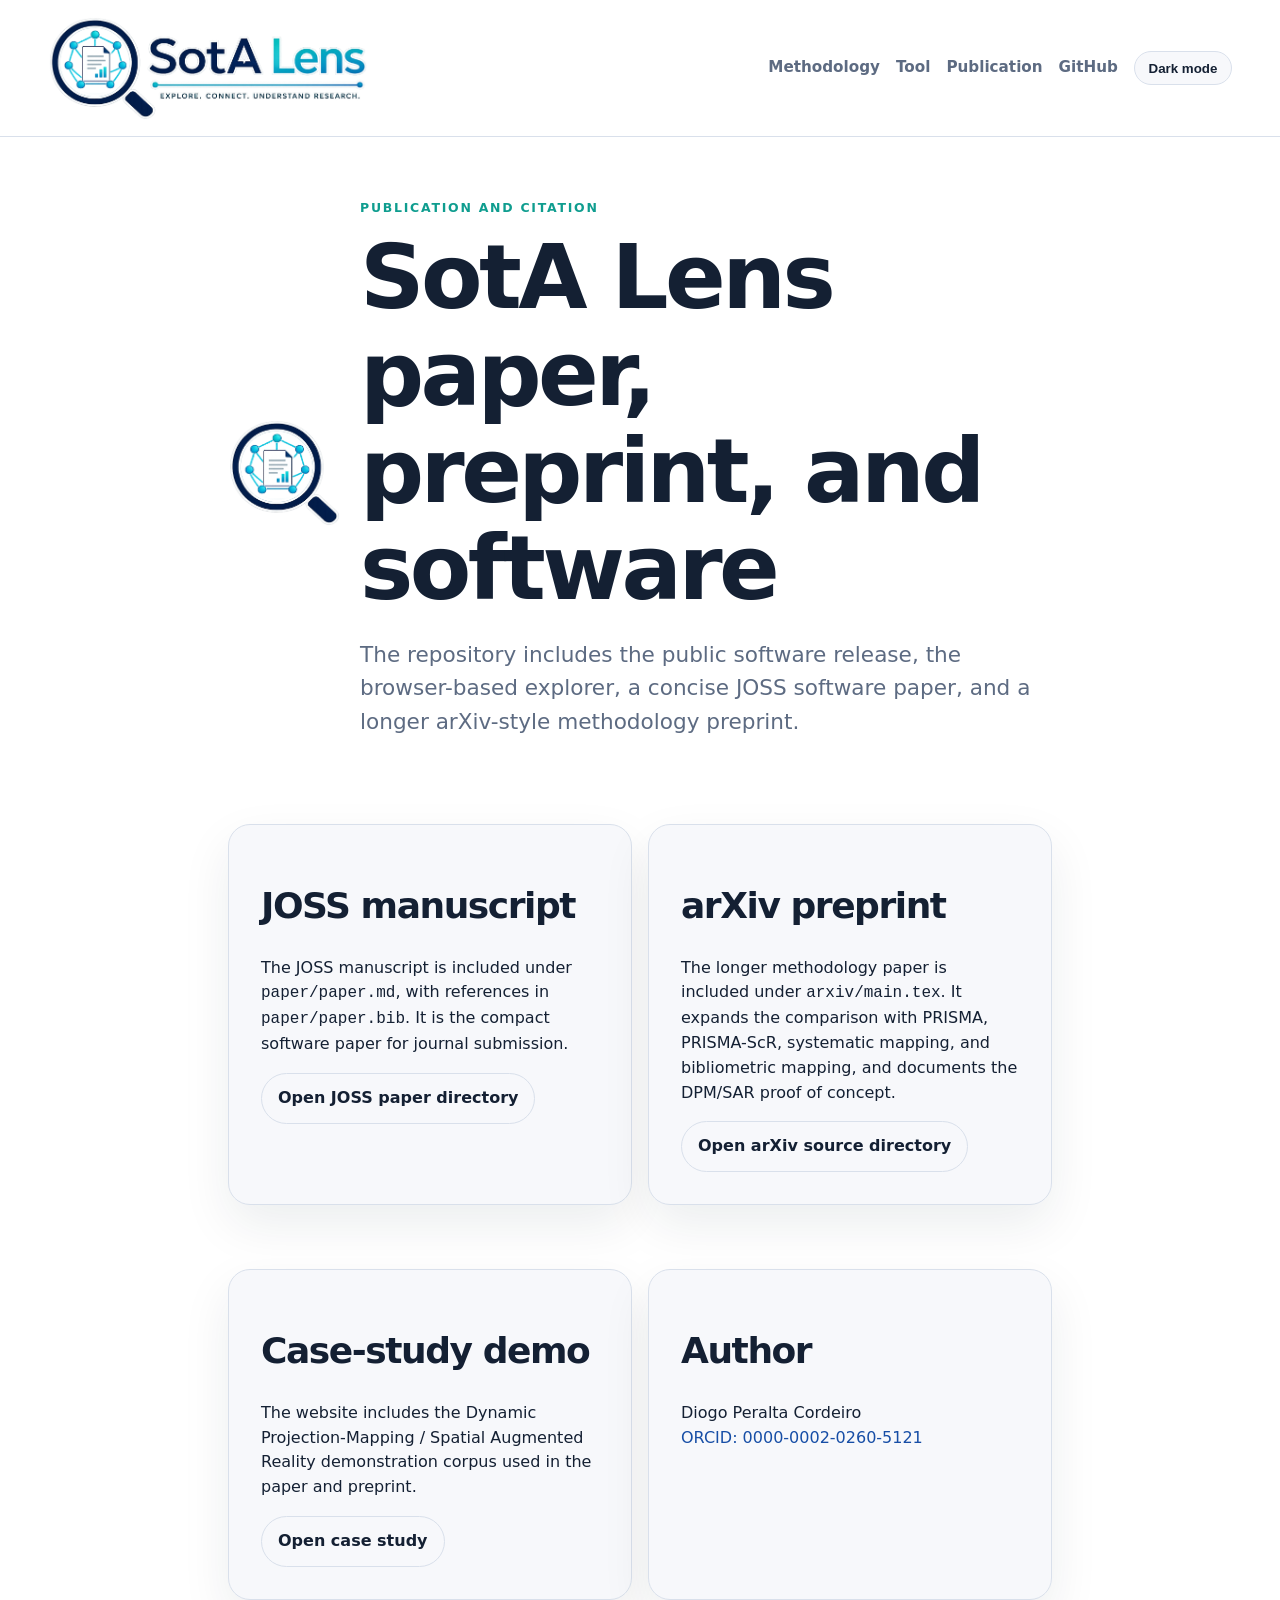
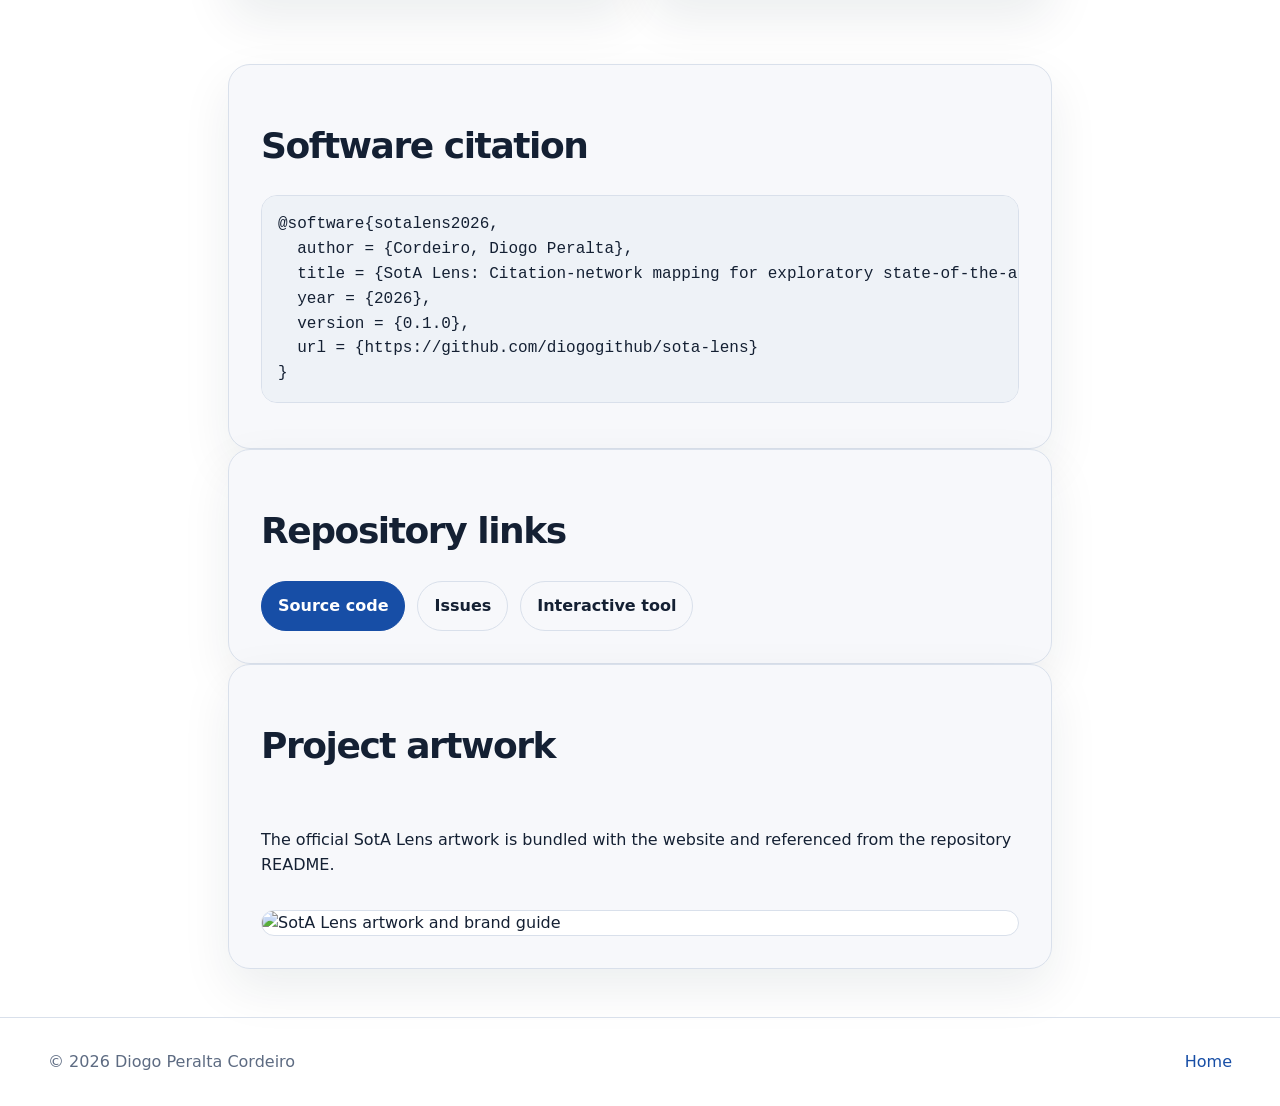
==== website/publication.html @ 16598596 "Initial public release of SotA Lens" ====
<!doctype html>
<html lang="en" data-theme="light">
<head>
  <meta charset="utf-8">
  <meta name="viewport" content="width=device-width, initial-scale=1">
  <title>Publication — SotA Lens</title>
  <meta property="og:image" content="assets/sota-lens-wordmark-whitebg.png">
  <link rel="stylesheet" href="assets/style.css">
  <script defer src="assets/theme.js"></script>
</head>
<body>
<header class="site-header">
  <a class="brand" href="index.html" aria-label="SotA Lens home">
    <img class="brand-logo" src="assets/sota-lens-wordmark-transparent.png" alt="SotA Lens">
  </a>
  <nav class="nav">
    <a href="methodology.html">Methodology</a>
    <a href="tool.html">Tool</a>
    <a href="publication.html">Publication</a>
    <a href="https://github.com/diogogithub/sota-lens">GitHub</a>
    <button class="theme-toggle" type="button" data-theme-toggle>Dark mode</button>
  </nav>
</header>

<main class="narrow">
  <section class="page-intro brand-intro">
    <img class="intro-mark" src="assets/sota-lens-icon-transparent.png" alt="SotA Lens icon">
    <div>
      <p class="eyebrow">Publication and citation</p>
      <h1>SotA Lens paper, preprint, and software</h1>
      <p class="lead">The repository includes the public software release, the browser-based explorer, a concise JOSS software paper, and a longer arXiv-style methodology preprint.</p>
    </div>
  </section>

  <section class="grid two">
    <article class="card">
      <h2>JOSS manuscript</h2>
      <p>The JOSS manuscript is included under <code>paper/paper.md</code>, with references in <code>paper/paper.bib</code>. It is the compact software paper for journal submission.</p>
      <a class="button" href="https://github.com/diogogithub/sota-lens/tree/master/paper">Open JOSS paper directory</a>
    </article>
    <article class="card">
      <h2>arXiv preprint</h2>
      <p>The longer methodology paper is included under <code>arxiv/main.tex</code>. It expands the comparison with PRISMA, PRISMA-ScR, systematic mapping, and bibliometric mapping, and documents the DPM/SAR proof of concept.</p>
      <a class="button" href="https://github.com/diogogithub/sota-lens/tree/master/arxiv">Open arXiv source directory</a>
    </article>
  </section>

  <section class="grid two">
    <article class="card">
      <h2>Case-study demo</h2>
      <p>The website includes the Dynamic Projection-Mapping / Spatial Augmented Reality demonstration corpus used in the paper and preprint.</p>
      <a class="button" href="tool.html?demo=paper">Open case study</a>
    </article>
    <article class="card">
      <h2>Author</h2>
      <p>Diogo Peralta Cordeiro<br><a href="https://orcid.org/0000-0002-0260-5121">ORCID: 0000-0002-0260-5121</a></p>
    </article>
  </section>

  <section class="card">
    <h2>Software citation</h2>
    <pre><code>@software{sotalens2026,
  author = {Cordeiro, Diogo Peralta},
  title = {SotA Lens: Citation-network mapping for exploratory state-of-the-art reviews},
  year = {2026},
  version = {0.1.0},
  url = {https://github.com/diogogithub/sota-lens}
}</code></pre>
  </section>

  <section class="card">
    <h2>Repository links</h2>
    <div class="actions">
      <a class="button primary" href="https://github.com/diogogithub/sota-lens">Source code</a>
      <a class="button" href="https://github.com/diogogithub/sota-lens/issues">Issues</a>
      <a class="button" href="tool.html">Interactive tool</a>
    </div>
  </section>

  <section class="card artwork-showcase">
    <h2>Project artwork</h2>
    <p>The official SotA Lens artwork is bundled with the website and referenced from the repository README.</p>
    <img src="assets/sota-lens-brand-guide.png" alt="SotA Lens artwork and brand guide">
  </section>
</main>

<footer class="site-footer">
  <span>© 2026 Diogo Peralta Cordeiro</span>
  <span><a href="index.html">Home</a></span>
</footer>
</body>
</html>
---- website/assets/style.css ----
:root {
  color-scheme: light;
  --bg: #ffffff;
  --panel: #f7f8fb;
  --panel-2: #eef2f7;
  --text: #142033;
  --muted: #5d6b82;
  --line: #d9e0eb;
  --brand: #174ea6;
  --brand-2: #0b66c3;
  --accent: #0f9d8f;
  --shadow: 0 20px 50px rgba(18, 32, 51, 0.08);
  --radius: 22px;
}

html[data-theme="dark"] {
  color-scheme: dark;
  --bg: #10141c;
  --panel: #161d29;
  --panel-2: #202938;
  --text: #edf3ff;
  --muted: #a9b7cb;
  --line: #314057;
  --brand: #8ab4ff;
  --brand-2: #7cc7ff;
  --accent: #5ee0c6;
  --shadow: 0 20px 50px rgba(0, 0, 0, 0.30);
}

* { box-sizing: border-box; }

body {
  margin: 0;
  background: var(--bg);
  color: var(--text);
  font-family: Inter, ui-sans-serif, system-ui, -apple-system, BlinkMacSystemFont, "Segoe UI", sans-serif;
  line-height: 1.55;
}

a { color: var(--brand); text-decoration: none; }
a:hover { text-decoration: underline; }

.site-header {
  position: sticky;
  top: 0;
  z-index: 20;
  display: flex;
  justify-content: space-between;
  align-items: center;
  gap: 1rem;
  padding: 1rem clamp(1rem, 4vw, 3rem);
  background: color-mix(in srgb, var(--bg) 90%, transparent);
  backdrop-filter: blur(16px);
  border-bottom: 1px solid var(--line);
}

.brand {
  display: inline-flex;
  align-items: center;
  color: var(--text);
  font-weight: 800;
  letter-spacing: -0.02em;
}

.brand:hover { text-decoration: none; }

.brand-logo {
  display: block;
  width: min(320px, 46vw);
  height: auto;
}

.nav {
  display: flex;
  align-items: center;
  gap: 1rem;
  flex-wrap: wrap;
  justify-content: flex-end;
}

.nav a {
  color: var(--muted);
  font-weight: 600;
  font-size: .95rem;
}

.theme-toggle {
  border: 1px solid var(--line);
  background: var(--panel);
  color: var(--text);
  padding: .55rem .85rem;
  border-radius: 999px;
  cursor: pointer;
  font-weight: 650;
}

main { padding: clamp(1.2rem, 4vw, 3rem); }

.hero {
  display: grid;
  gap: clamp(1rem, 4vw, 3rem);
  align-items: center;
  min-height: 72vh;
  max-width: 1180px;
  margin: 0 auto;
}

.eyebrow {
  text-transform: uppercase;
  letter-spacing: .14em;
  font-size: .78rem;
  color: var(--accent);
  font-weight: 800;
}

h1, h2, h3 { line-height: 1.08; letter-spacing: -0.04em; }
h1 { font-size: clamp(2.4rem, 7vw, 5.8rem); margin: .2rem 0 1rem; }
h2 { font-size: clamp(1.4rem, 3vw, 2.25rem); }
h3 { font-size: 1.25rem; }

.lead {
  font-size: clamp(1.08rem, 2vw, 1.35rem);
  color: var(--muted);
  max-width: 760px;
}

.actions {
  display: flex;
  align-items: center;
  gap: .75rem;
  flex-wrap: wrap;
  margin-top: 1.5rem;
}

.actions.stacked {
  align-items: stretch;
  flex-direction: column;
}

.button {
  display: inline-flex;
  align-items: center;
  justify-content: center;
  min-height: 2.75rem;
  padding: .75rem 1rem;
  border-radius: 999px;
  border: 1px solid var(--line);
  background: var(--panel);
  color: var(--text);
  font-weight: 750;
  cursor: pointer;
  text-decoration: none;
}

.button:hover { text-decoration: none; transform: translateY(-1px); }
.button.primary { background: var(--brand); color: white; border-color: var(--brand); }
.button.ghost { background: transparent; }

.file-button input { display: none; }

.hero-card, .card {
  background: var(--panel);
  border: 1px solid var(--line);
  border-radius: var(--radius);
  padding: clamp(1.2rem, 3vw, 2rem);
  box-shadow: var(--shadow);
}

.metric-list {
  display: grid;
  gap: 1rem;
  margin: 1.5rem 0 0;
}

.metric-list div {
  padding: 1rem;
  border-radius: 16px;
  background: var(--bg);
  border: 1px solid var(--line);
}

.metric-list dt { color: var(--muted); font-size: .85rem; font-weight: 700; }
.metric-list dd { margin: .2rem 0 0; font-size: 1.08rem; font-weight: 800; }

.grid {
  display: grid;
  max-width: 1180px;
  margin: 4rem auto;
  gap: 1rem;
}

.grid.three { grid-template-columns: repeat(3, minmax(0, 1fr)); }
.grid.two { grid-template-columns: repeat(2, minmax(0, 1fr)); }

.split {
  display: grid;
  grid-template-columns: minmax(0, 1fr) 380px;
  gap: 2rem;
  max-width: 1180px;
  margin: 4rem auto;
  align-items: start;
}

.narrow {
  max-width: 920px;
  margin: 0 auto;
}

.steps {
  display: grid;
  gap: 1rem;
  margin: 2rem 0;
}

.steps article {
  display: grid;
  gap: 1rem;
  padding: 1rem;
  border: 1px solid var(--line);
  background: var(--panel);
  border-radius: var(--radius);
  grid-auto-flow: column;
  align-items: center;
}

.steps span {
  display: grid;
  place-items: center;
  width: 3rem;
  height: 3rem;
  border-radius: 16px;
  background: var(--brand);
  color: white;
  font-weight: 900;
}

.steps h2 { margin: 0; }
.steps p { margin: .35rem 0 0; color: var(--muted); }

.checklist { padding-left: 1.2rem; }
.checklist li { margin: .4rem 0; }

pre {
  background: var(--panel-2);
  border: 1px solid var(--line);
  border-radius: 16px;
  padding: 1rem;
  overflow-x: auto;
}

code { font-family: ui-monospace, SFMono-Regular, Menlo, Monaco, Consolas, monospace; }

.site-footer {
  display: flex;
  justify-content: space-between;
  gap: 1rem;
  flex-wrap: wrap;
  padding: 2rem clamp(1rem, 4vw, 3rem);
  border-top: 1px solid var(--line);
  color: var(--muted);
}

/* Tool page */

.tool-layout {
  display: grid;
  grid-template-columns: 340px minmax(0, 1fr);
  grid-template-rows: auto auto;
  gap: 1rem;
  align-items: start;
}

.tool-panel, .visual-panel, .table-panel {
  background: var(--panel);
  border: 1px solid var(--line);
  border-radius: var(--radius);
  padding: 1rem;
  box-shadow: var(--shadow);
}

.tool-panel { position: sticky; top: 5.5rem; }

.status {
  margin: 1rem 0;
  color: var(--muted);
  font-weight: 650;
}

.stats-grid {
  display: grid;
  grid-template-columns: repeat(2, minmax(0, 1fr));
  gap: .7rem;
}

.stats-grid div {
  background: var(--bg);
  border: 1px solid var(--line);
  border-radius: 16px;
  padding: .8rem;
}

.stats-grid span { display: block; color: var(--muted); font-size: .8rem; }
.stats-grid strong { font-size: 1.25rem; }

.filters {
  margin-top: 1rem;
  display: grid;
  gap: .8rem;
}

.filters label {
  display: grid;
  gap: .35rem;
  font-weight: 750;
  color: var(--muted);
}

.filters input[type="search"] {
  width: 100%;
  border: 1px solid var(--line);
  background: var(--bg);
  color: var(--text);
  border-radius: 12px;
  padding: .7rem .8rem;
}

.visual-panel { min-height: 620px; }
.canvas-header {
  display: flex;
  justify-content: space-between;
  align-items: baseline;
  gap: 1rem;
  flex-wrap: wrap;
}

#graphCanvas {
  width: 100%;
  height: min(66vh, 720px);
  display: block;
  border-radius: 18px;
  background: var(--bg);
  border: 1px solid var(--line);
}

.table-panel {
  grid-column: 2;
}

.table-wrap { overflow-x: auto; max-height: 420px; overflow-y: auto; }

table {
  width: 100%;
  border-collapse: collapse;
  font-size: .92rem;
}

th, td {
  padding: .75rem;
  border-bottom: 1px solid var(--line);
  text-align: left;
}

th {
  position: sticky;
  top: 0;
  background: var(--panel);
}

td:nth-child(3), td:nth-child(4) { text-align: right; }

@media (max-width: 920px) {
  .hero, .split, .tool-layout {
    grid-template-columns: 1fr;
  }
  .grid.three, .grid.two {
    grid-template-columns: 1fr;
  }
  .tool-panel {
    position: static;
  }
  .table-panel {
    grid-column: auto;
  }
  .site-header {
    align-items: flex-start;
    flex-direction: column;
  }
  .nav {
    justify-content: flex-start;
  }
}

@media (max-width: 560px) {
  main { padding: 1rem; }
  .actions { align-items: stretch; flex-direction: column; }
  .button { width: 100%; }
  .stats-grid { grid-template-columns: 1fr; }
}

/* Tool page refinements */
:root {
  --surface: var(--panel);
  --surface-2: var(--panel-2);
  --canvas: #ffffff;
  --ok: #0f766e;
  --danger: #dc2626;
}
html[data-theme="dark"] {
  --surface: var(--panel);
  --surface-2: var(--panel-2);
  --canvas: #0d1420;
  --ok: #6be2c4;
  --danger: #ff8c8c;
}
.tool-main {
  display: grid;
  gap: clamp(1.5rem, 4vw, 3rem);
  max-width: 1240px;
  margin: 0 auto;
}
.tool-intro { padding-top: .5rem; }
.subtitle {
  max-width: 70rem;
  color: var(--muted);
  font-size: clamp(1rem, 1.7vw, 1.2rem);
}
.section {
  display: grid;
  gap: 1rem;
}
.section-heading.row {
  display: flex;
  align-items: end;
  justify-content: space-between;
  gap: 1rem;
}
.panel,
.note,
.code {
  background: color-mix(in srgb, var(--panel) 96%, transparent);
  border: 1px solid var(--line);
  border-radius: var(--radius);
  box-shadow: var(--shadow);
  padding: 1.2rem;
}
.note { color: var(--muted); }
.note strong { color: var(--text); }
.dataset-empty { border-style: dashed; }
.dataset-ready { border-color: color-mix(in srgb, var(--ok) 35%, var(--line)); }
.dataset-loading { border-color: color-mix(in srgb, var(--brand) 35%, var(--line)); }
.dataset-error { border-color: color-mix(in srgb, var(--danger) 35%, var(--line)); }
.actions.compact { margin-top: 0; justify-content: flex-end; }
.actions.in-panel { margin-top: 0; }
.controls {
  display: grid;
  grid-template-columns: 2fr repeat(4, minmax(120px, 1fr));
  gap: 1rem;
  margin-top: 1rem;
}
label {
  display: grid;
  gap: .4rem;
  color: var(--muted);
  font-size: .93rem;
}
input,
select {
  width: 100%;
  border: 1px solid var(--line);
  background: var(--bg);
  color: var(--text);
  border-radius: 14px;
  padding: .82rem;
  font: inherit;
}
input:disabled,
select:disabled { opacity: .55; cursor: not-allowed; }
.explorer.disabled .panel { opacity: .84; }
canvas {
  display: block;
  width: 100%;
  height: 620px;
  border-radius: 18px;
  background: var(--canvas);
  border: 1px solid var(--line);
}
.hint,
.muted { color: var(--muted); }
.details { line-height: 1.65; overflow-wrap: anywhere; }
.details h3 { margin-bottom: .75rem; }
.badge {
  display: inline-flex;
  align-items: center;
  border: 1px solid var(--line);
  background: var(--panel-2);
  border-radius: 999px;
  padding: .22rem .58rem;
  margin: .15rem .25rem .15rem 0;
  color: var(--muted);
  font-size: .78rem;
}
.ranked {
  margin: 0;
  padding-left: 1.5rem;
  color: var(--muted);
}
.ranked li { margin: .45rem 0; }
.ranked strong { color: var(--text); }
.chips {
  display: flex;
  gap: .5rem;
  flex-wrap: wrap;
}
.chip {
  border: 1px solid var(--line);
  background: var(--panel-2);
  color: var(--muted);
  border-radius: 999px;
  padding: .45rem .7rem;
  font-size: .84rem;
}
.table-head {
  display: flex;
  align-items: baseline;
  justify-content: space-between;
  gap: 1rem;
  margin-bottom: .75rem;
}
.table-wrap {
  overflow: auto;
  max-height: 650px;
  border: 1px solid var(--line);
  border-radius: 18px;
}
table {
  width: 100%;
  border-collapse: collapse;
  min-width: 920px;
}
th, td {
  padding: .75rem;
  border-bottom: 1px solid var(--line);
  text-align: left;
  vertical-align: top;
}
th {
  position: sticky;
  top: 0;
  background: var(--panel-2);
  z-index: 2;
}
tbody tr[data-id] { cursor: pointer; }
tbody tr[data-id]:hover { background: color-mix(in srgb, var(--brand) 8%, transparent); }
.code {
  margin: 0;
  overflow: auto;
  background: var(--panel-2);
}
@media (max-width: 1100px) {
  .controls,
  .section-heading.row,
  .tool-main .grid.two,
  .tool-main .grid.three,
  .tool-main .split {
    grid-template-columns: 1fr;
  }
  .section-heading.row {
    align-items: start;
    flex-direction: column;
  }
  .actions.compact { justify-content: flex-start; }
  canvas { height: 500px; }
}
@media (max-width: 720px) {
  .button,
  button,
  .actions { width: 100%; }
  .actions.compact { justify-content: stretch; }
  canvas { height: 420px; }
  .table-head { align-items: stretch; flex-direction: column; }
}


.hero-brand {
  min-height: auto;
  padding-top: clamp(1rem, 2vw, 2rem);
  padding-bottom: clamp(1rem, 2vw, 2rem);
}

.hero-visual {
  display: grid;
  gap: 1rem;
  align-self: stretch;
}

.hero-visual img,
.artwork-showcase img {
  width: 100%;
  height: auto;
  display: block;
  border-radius: 18px;
  background: var(--bg);
  border: 1px solid var(--line);
}

.caption {
  margin: 0;
  color: var(--muted);
  font-size: .92rem;
}

.brand-card {
  display: grid;
  gap: 1rem;
}

.brand-card-mark,
.intro-mark {
  width: 112px;
  height: auto;
  display: block;
}

.page-intro.brand-intro {
  display: grid;
  grid-template-columns: 112px minmax(0, 1fr);
  gap: 1.25rem;
  align-items: center;
  margin-bottom: 2rem;
}

.artwork-showcase {
  display: grid;
  gap: 1rem;
}

@media (max-width: 920px) {
  .page-intro.brand-intro {
    grid-template-columns: 1fr;
  }
  .intro-mark {
    width: 96px;
  }
}
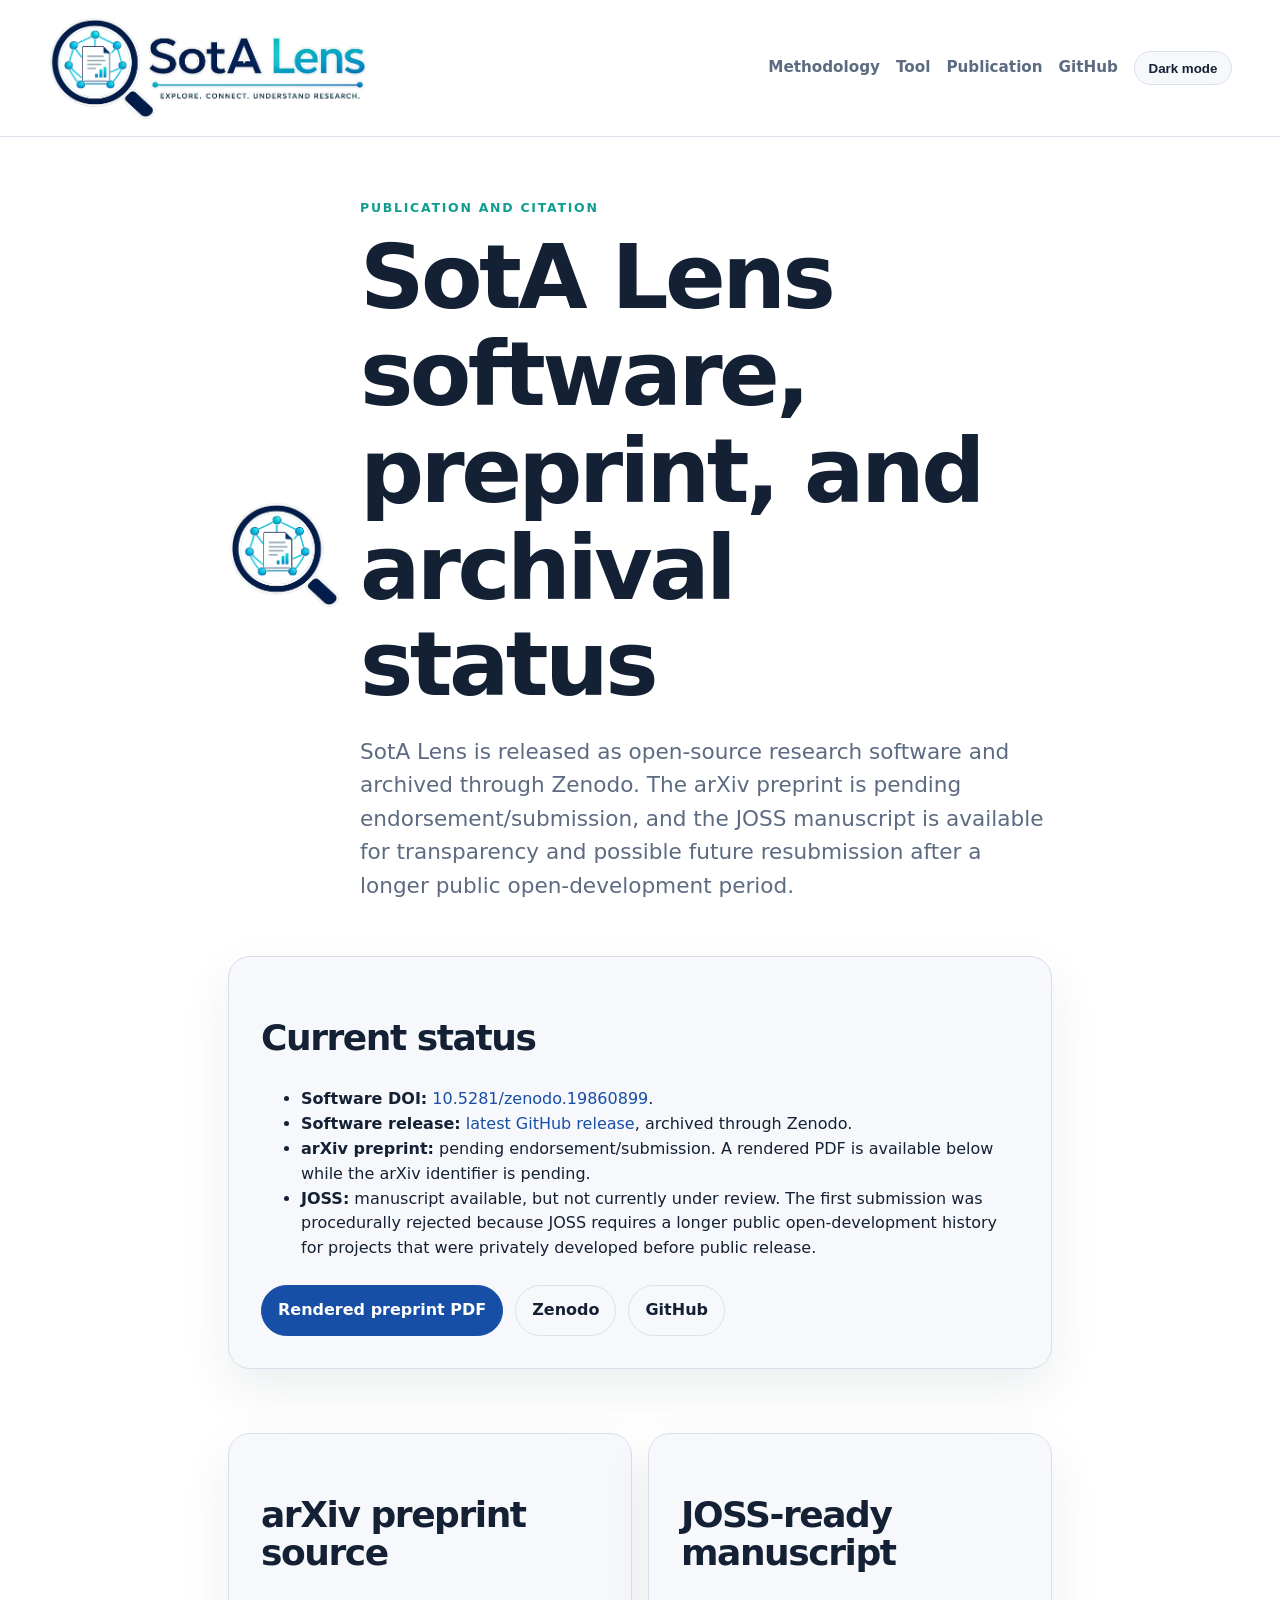
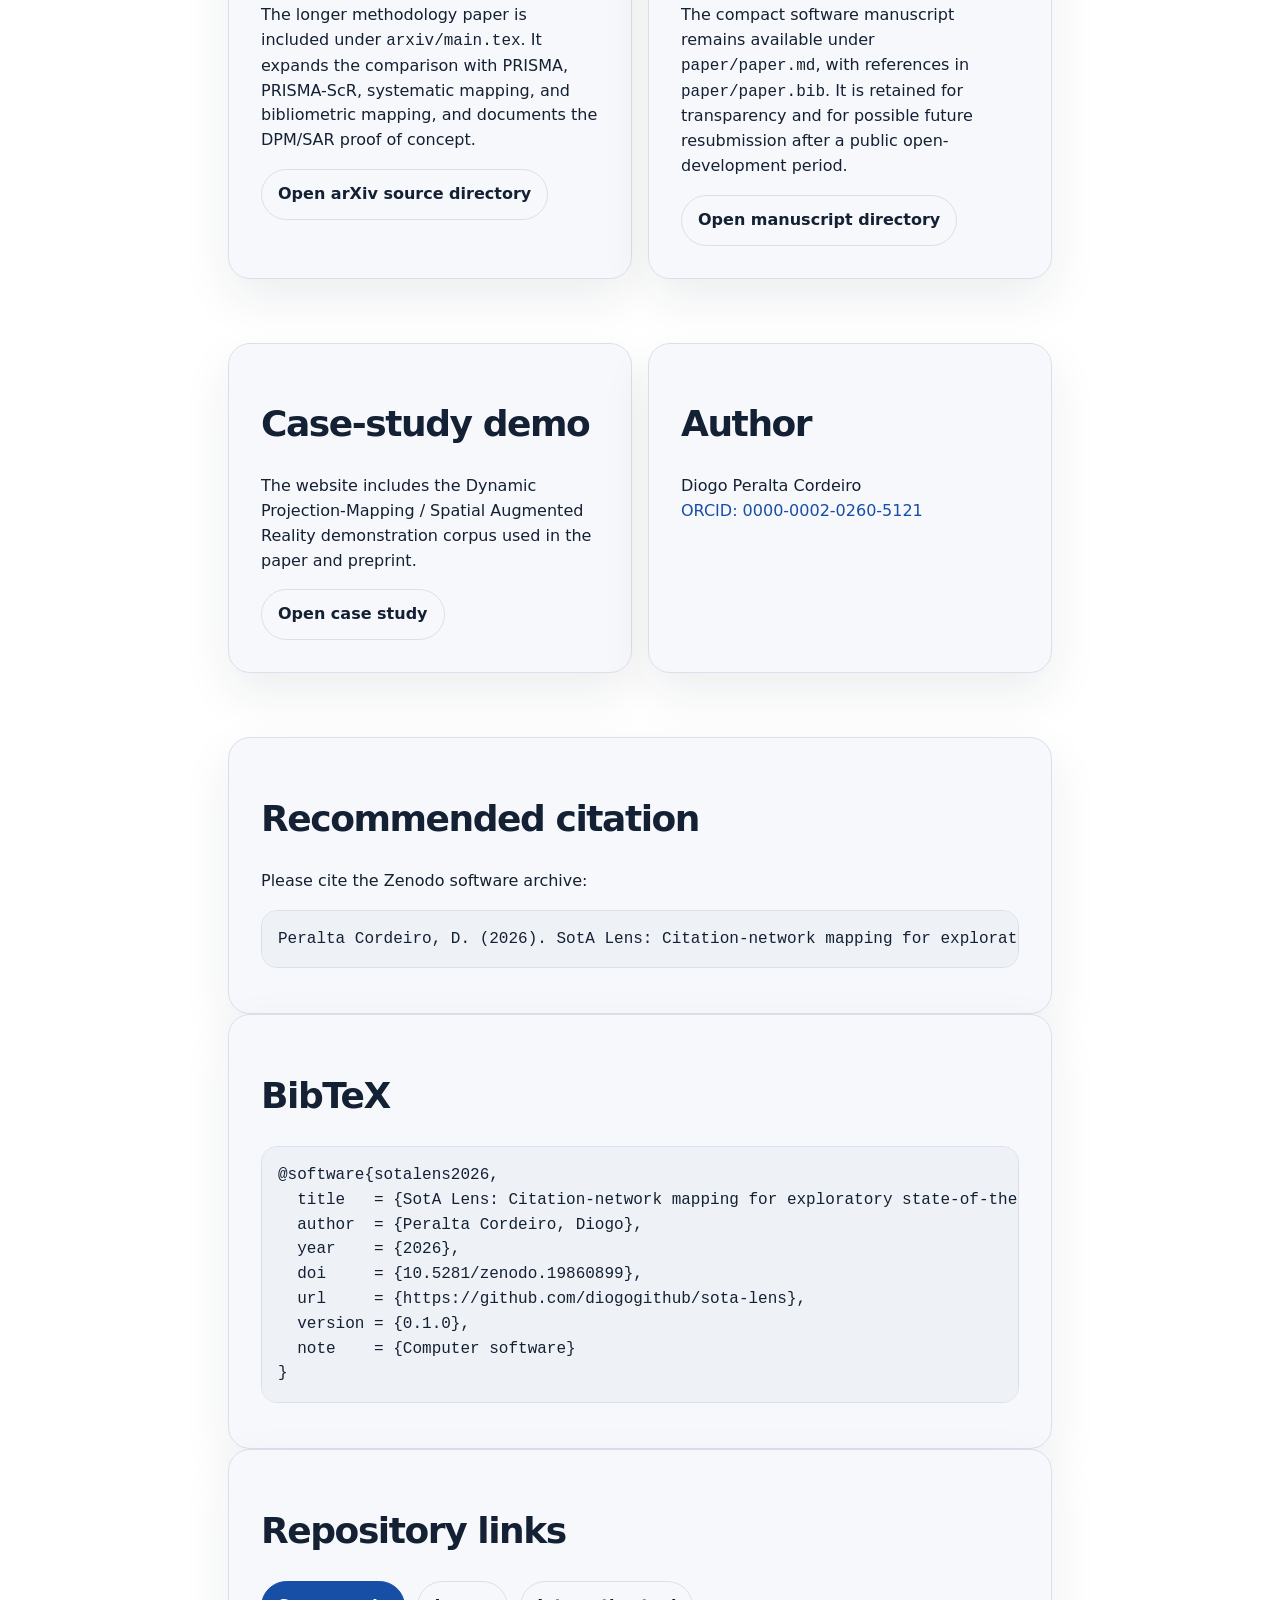
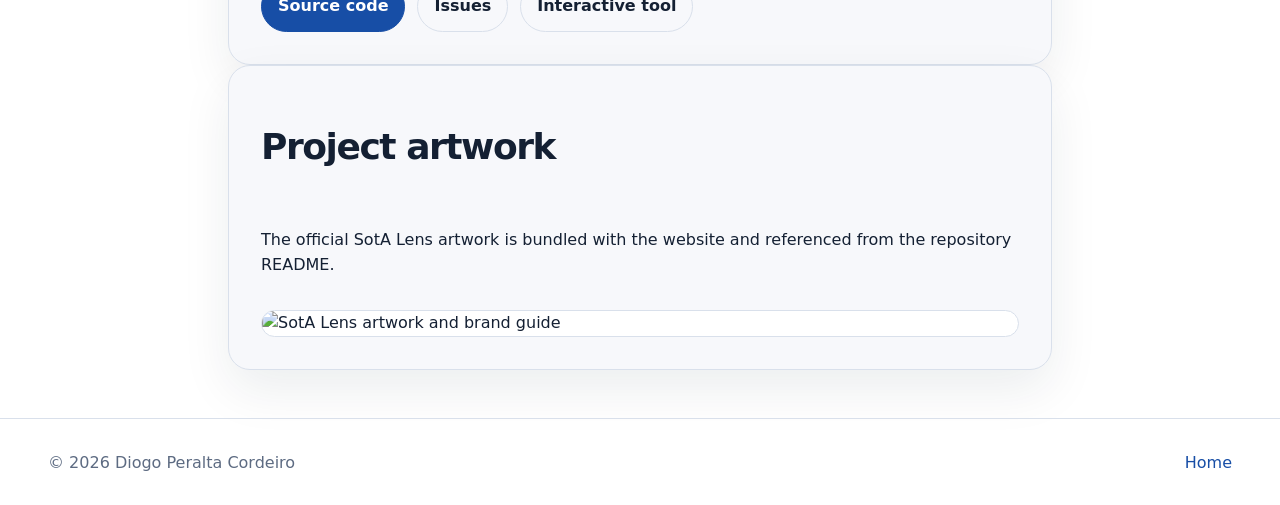
==== commit 0e42fc3b: "Clarify publication status and add Zenodo metadata" ====
--- a/website/publication.html
+++ b/website/publication.html
@@ -4,6 +4,7 @@
   <meta charset="utf-8">
   <meta name="viewport" content="width=device-width, initial-scale=1">
   <title>Publication — SotA Lens</title>
+  <meta name="description" content="Publication, archival, DOI, preprint, and citation information for SotA Lens.">
   <meta property="og:image" content="assets/sota-lens-wordmark-whitebg.png">
   <link rel="stylesheet" href="assets/style.css">
   <script defer src="assets/theme.js"></script>
@@ -27,21 +28,36 @@
     <img class="intro-mark" src="assets/sota-lens-icon-transparent.png" alt="SotA Lens icon">
     <div>
       <p class="eyebrow">Publication and citation</p>
-      <h1>SotA Lens paper, preprint, and software</h1>
-      <p class="lead">The repository includes the public software release, the browser-based explorer, a concise JOSS software paper, and a longer arXiv-style methodology preprint.</p>
+      <h1>SotA Lens software, preprint, and archival status</h1>
+      <p class="lead">SotA Lens is released as open-source research software and archived through Zenodo. The arXiv preprint is pending endorsement/submission, and the JOSS manuscript is available for transparency and possible future resubmission after a longer public open-development period.</p>
+    </div>
+  </section>
+
+  <section class="card">
+    <h2>Current status</h2>
+    <ul>
+      <li><strong>Software DOI:</strong> <a href="https://doi.org/10.5281/zenodo.19860899">10.5281/zenodo.19860899</a>.</li>
+      <li><strong>Software release:</strong> <a href="https://github.com/diogogithub/sota-lens/releases/latest">latest GitHub release</a>, archived through Zenodo.</li>
+      <li><strong>arXiv preprint:</strong> pending endorsement/submission. A rendered PDF is available below while the arXiv identifier is pending.</li>
+      <li><strong>JOSS:</strong> manuscript available, but not currently under review. The first submission was procedurally rejected because JOSS requires a longer public open-development history for projects that were privately developed before public release.</li>
+    </ul>
+    <div class="actions">
+      <a class="button primary" href="assets/sotalens-preprint-pending.pdf">Rendered preprint PDF</a>
+      <a class="button" href="https://doi.org/10.5281/zenodo.19860899">Zenodo</a>
+      <a class="button" href="https://github.com/diogogithub/sota-lens/releases/latest">GitHub</a>
     </div>
   </section>
 
   <section class="grid two">
     <article class="card">
-      <h2>JOSS manuscript</h2>
-      <p>The JOSS manuscript is included under <code>paper/paper.md</code>, with references in <code>paper/paper.bib</code>. It is the compact software paper for journal submission.</p>
-      <a class="button" href="https://github.com/diogogithub/sota-lens/tree/master/paper">Open JOSS paper directory</a>
+      <h2>arXiv preprint source</h2>
+      <p>The longer methodology paper is included under <code>arxiv/main.tex</code>. It expands the comparison with PRISMA, PRISMA-ScR, systematic mapping, and bibliometric mapping, and documents the DPM/SAR proof of concept.</p>
+      <a class="button" href="https://github.com/diogogithub/sota-lens/tree/master/arxiv">Open arXiv source directory</a>
     </article>
     <article class="card">
-      <h2>arXiv preprint</h2>
-      <p>The longer methodology paper is included under <code>arxiv/main.tex</code>. It expands the comparison with PRISMA, PRISMA-ScR, systematic mapping, and bibliometric mapping, and documents the DPM/SAR proof of concept.</p>
-      <a class="button" href="https://github.com/diogogithub/sota-lens/tree/master/arxiv">Open arXiv source directory</a>
+      <h2>JOSS-ready manuscript</h2>
+      <p>The compact software manuscript remains available under <code>paper/paper.md</code>, with references in <code>paper/paper.bib</code>. It is retained for transparency and for possible future resubmission after a public open-development period.</p>
+      <a class="button" href="https://github.com/diogogithub/sota-lens/tree/master/paper">Open manuscript directory</a>
     </article>
   </section>
 
@@ -58,13 +74,21 @@
   </section>
 
   <section class="card">
-    <h2>Software citation</h2>
+    <h2>Recommended citation</h2>
+    <p>Please cite the Zenodo software archive:</p>
+    <pre><code>Peralta Cordeiro, D. (2026). SotA Lens: Citation-network mapping for exploratory state-of-the-art reviews (Version 0.1.0) [Computer software]. https://doi.org/10.5281/zenodo.19860899</code></pre>
+  </section>
+
+  <section class="card">
+    <h2>BibTeX</h2>
     <pre><code>@software{sotalens2026,
-  author = {Cordeiro, Diogo Peralta},
-  title = {SotA Lens: Citation-network mapping for exploratory state-of-the-art reviews},
-  year = {2026},
+  title   = {SotA Lens: Citation-network mapping for exploratory state-of-the-art reviews},
+  author  = {Peralta Cordeiro, Diogo},
+  year    = {2026},
+  doi     = {10.5281/zenodo.19860899},
+  url     = {https://github.com/diogogithub/sota-lens},
   version = {0.1.0},
-  url = {https://github.com/diogogithub/sota-lens}
+  note    = {Computer software}
 }</code></pre>
   </section>
 
